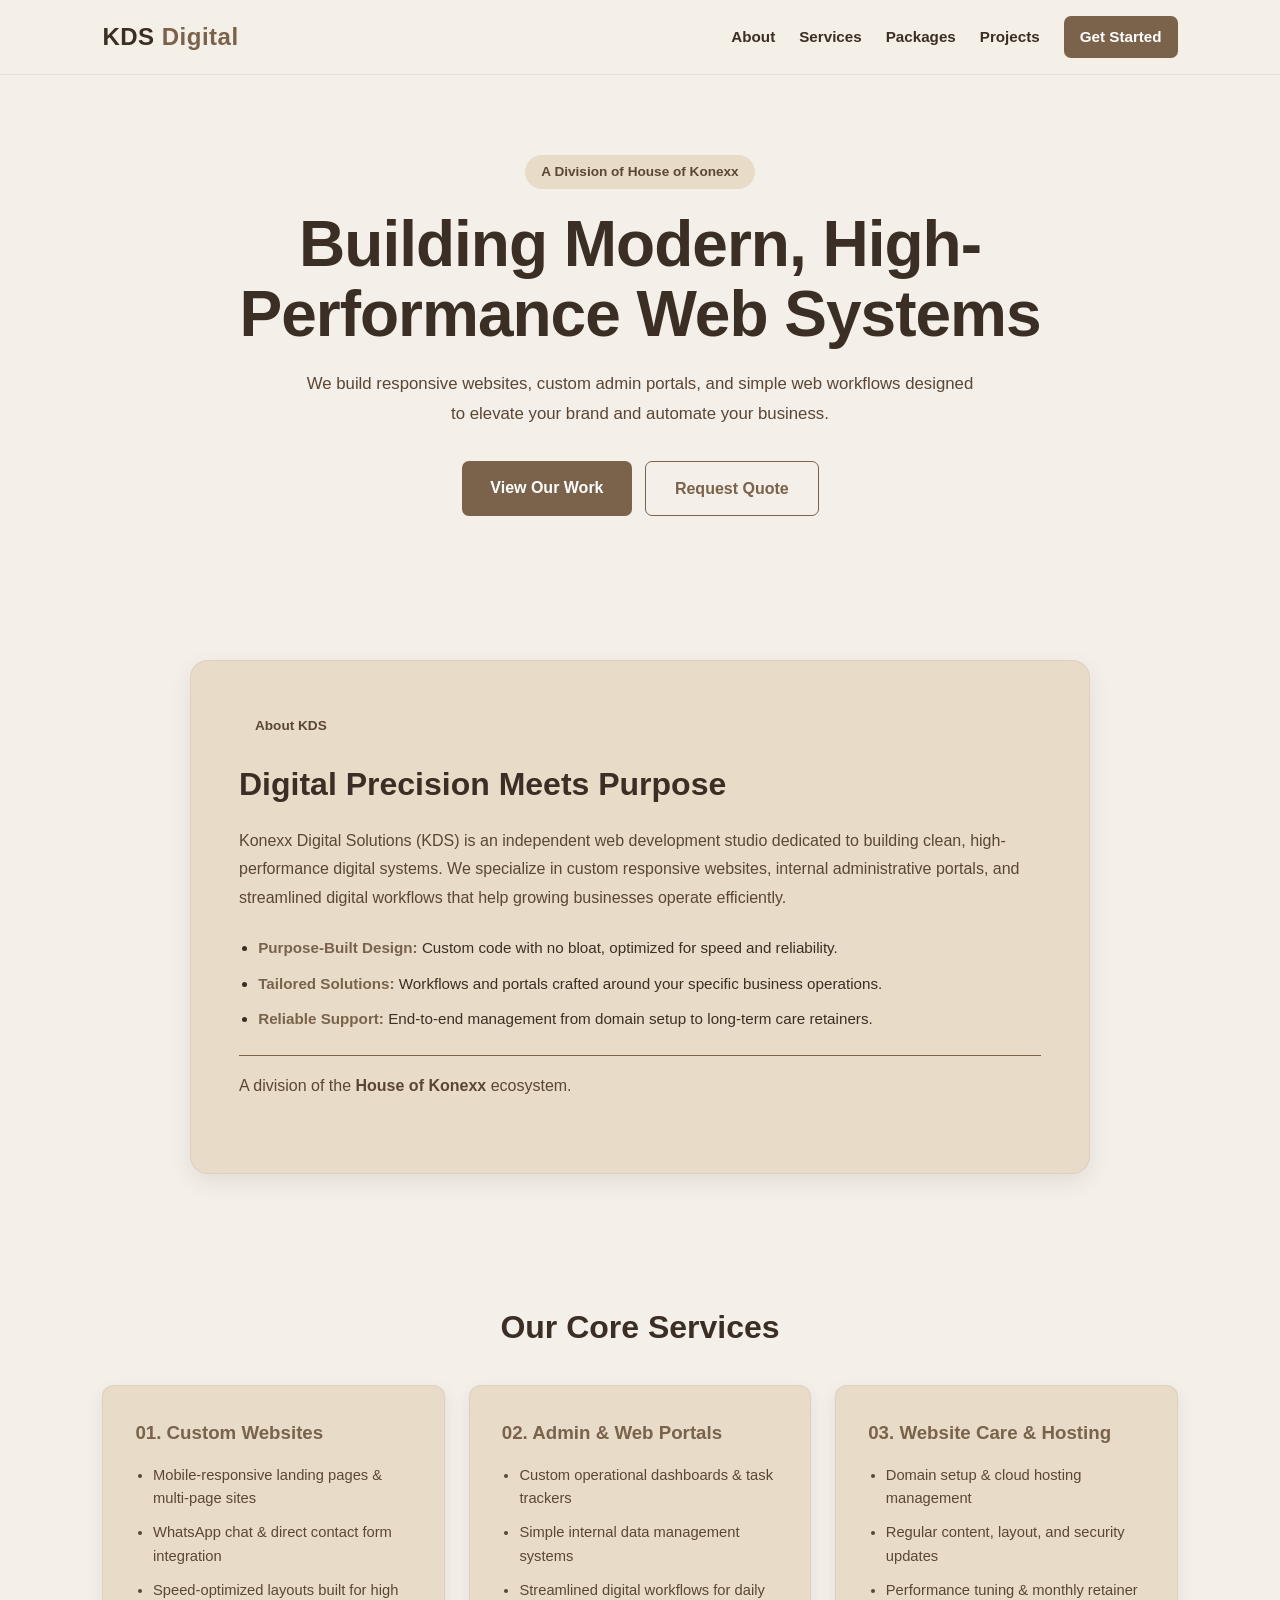
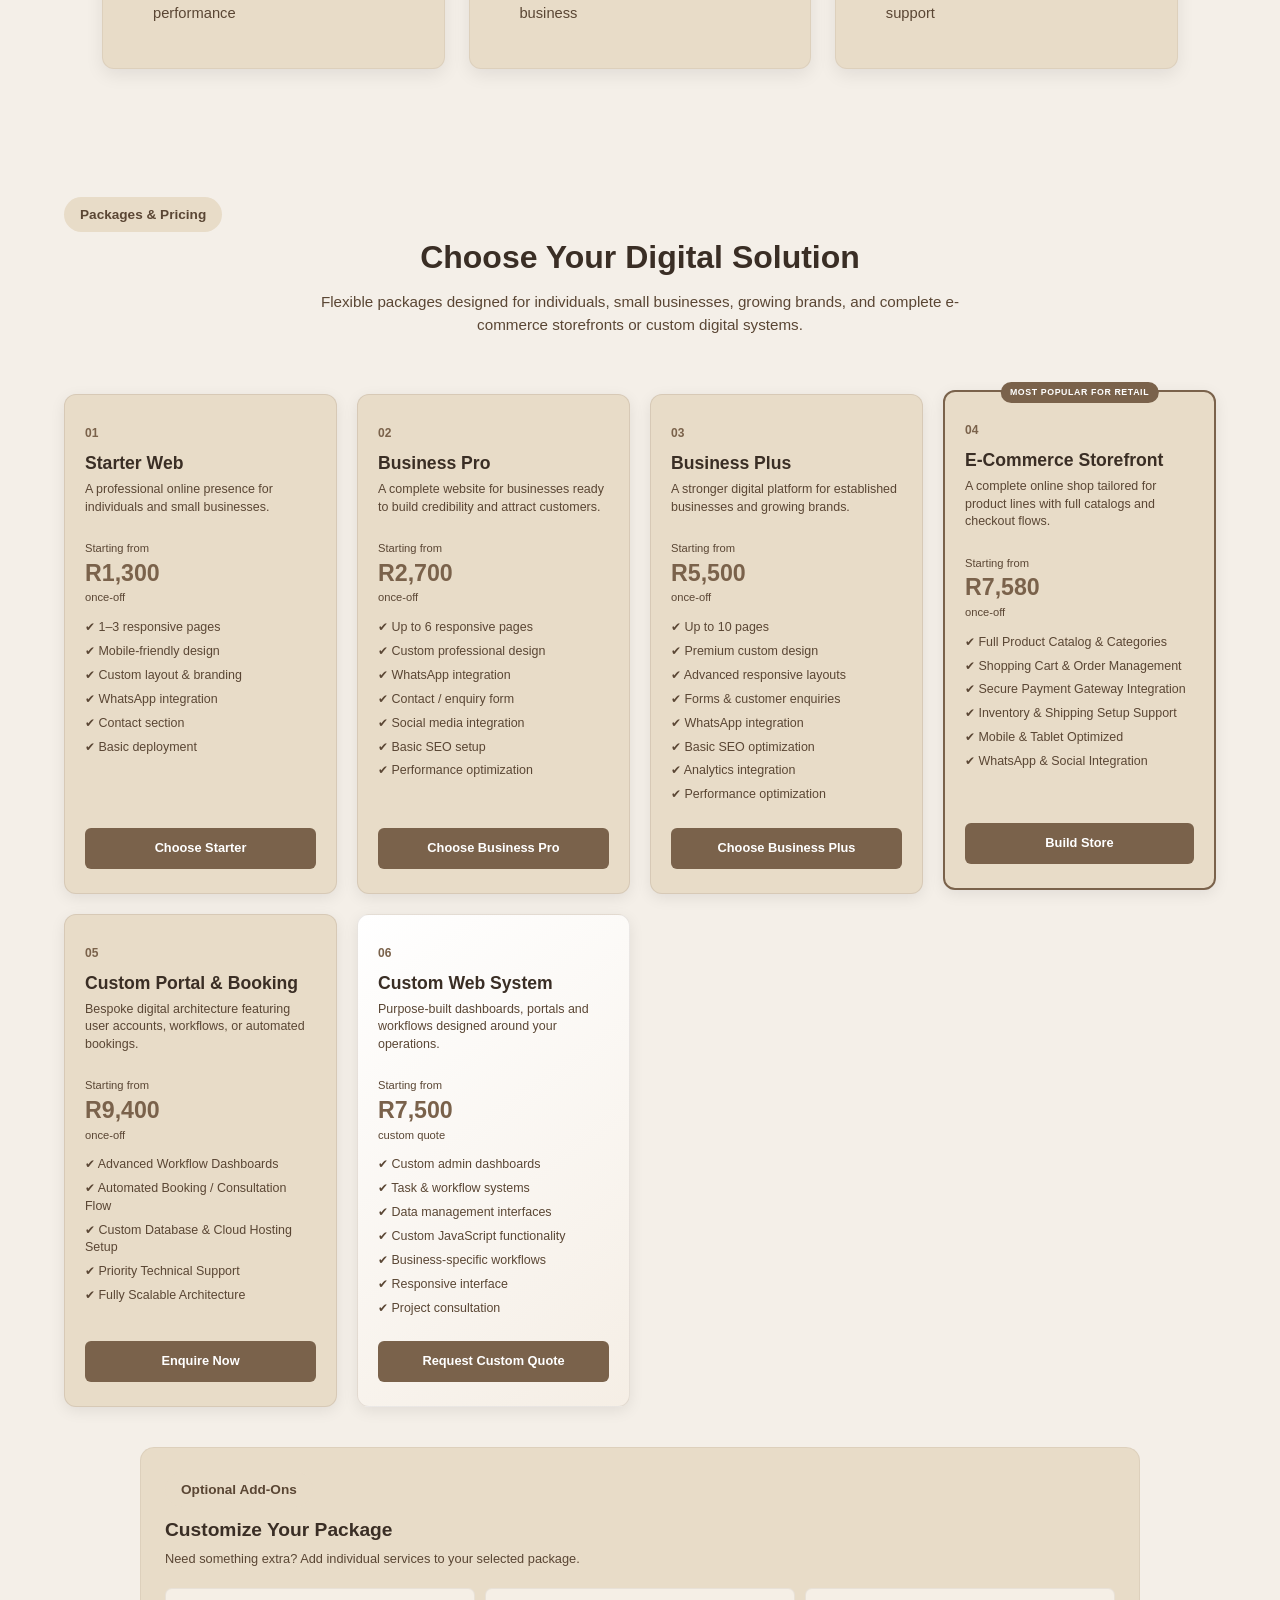
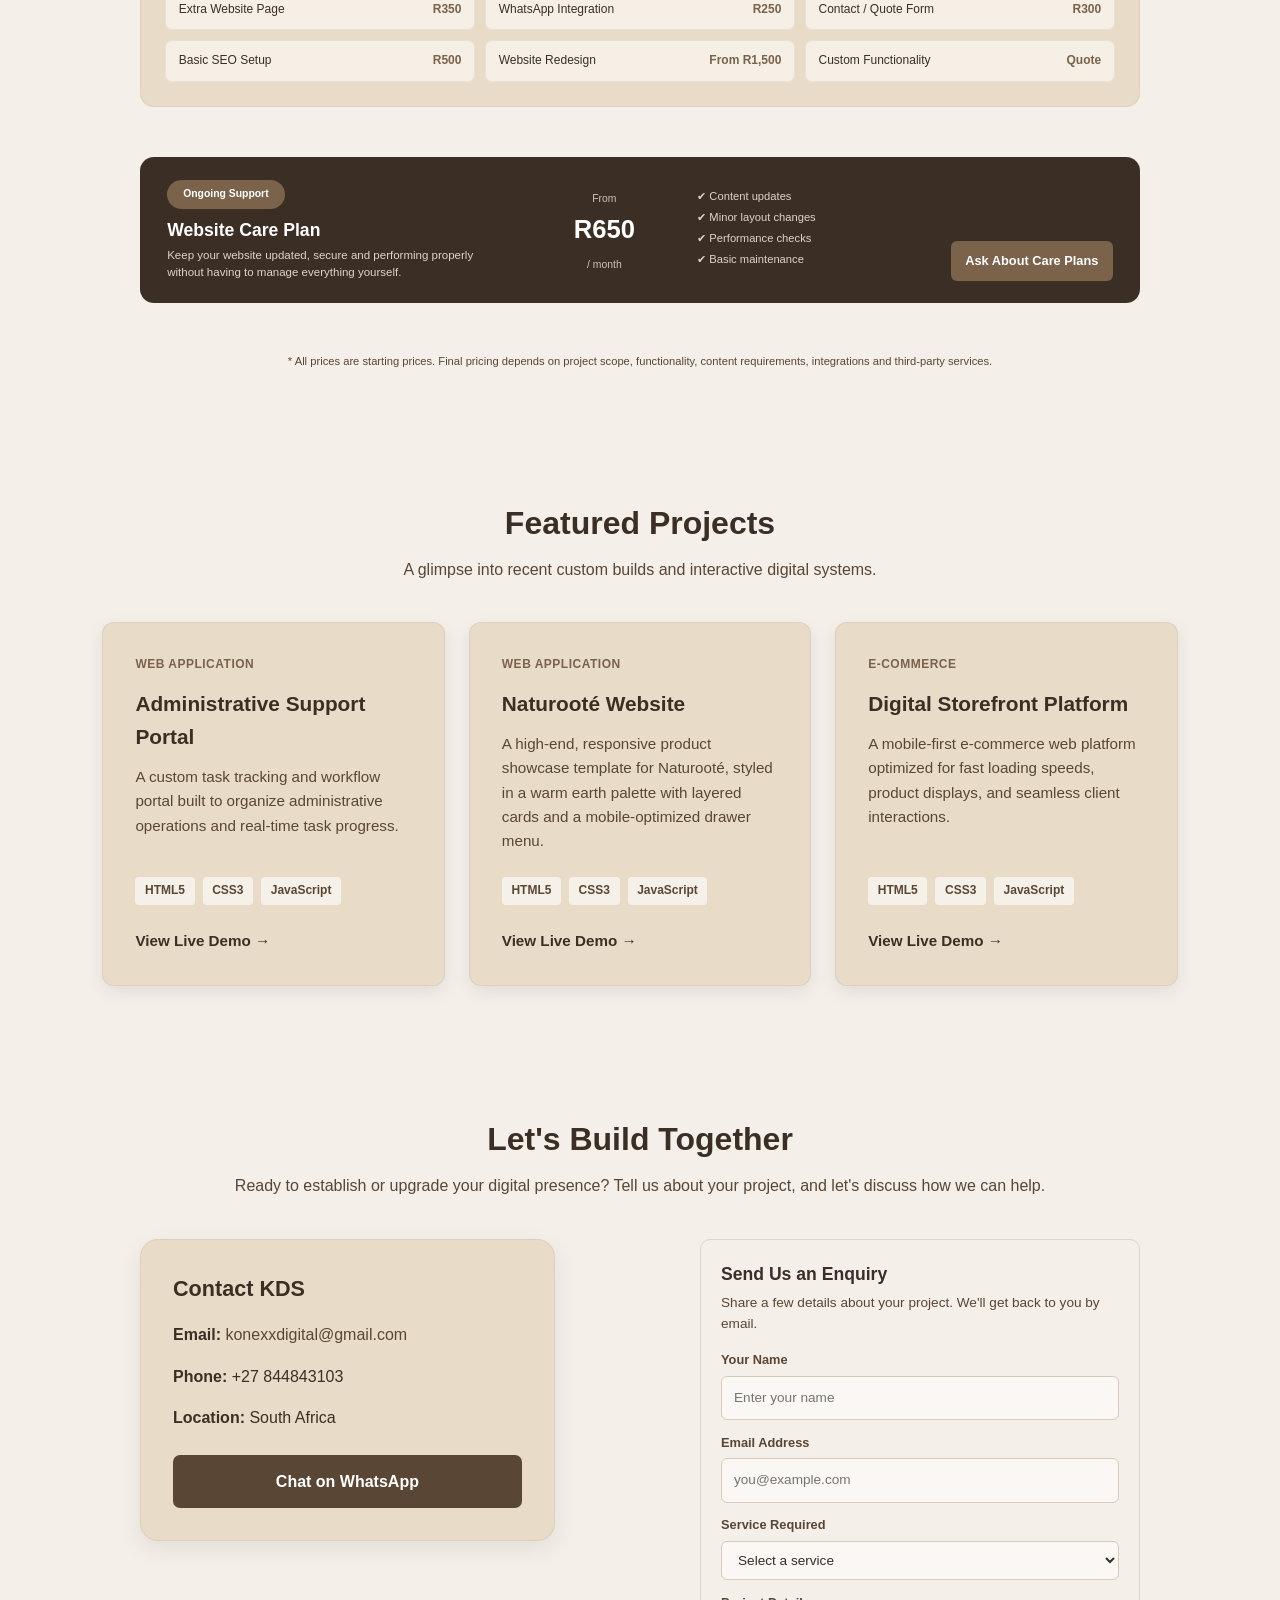
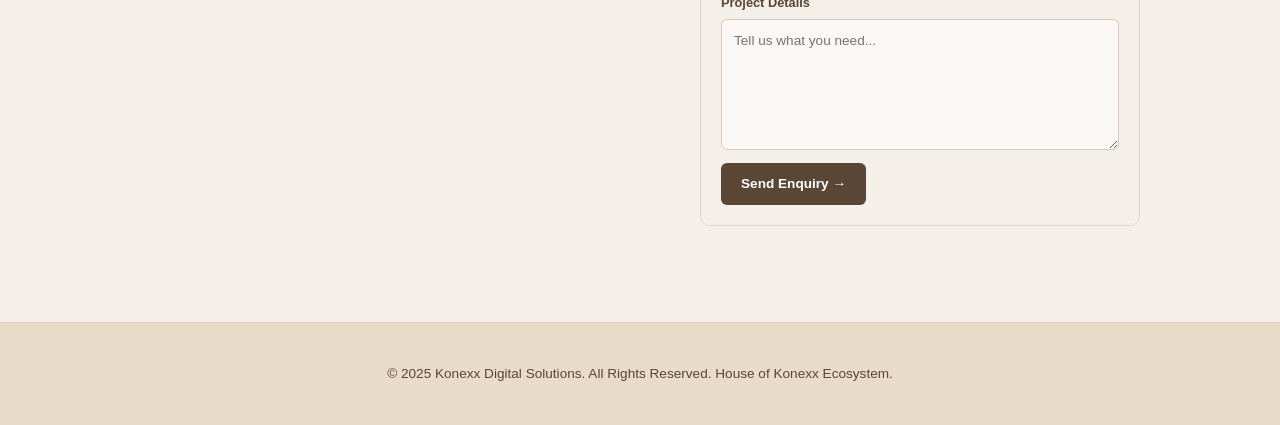
==== index.html @ 9a3aecd7 "Add files via upload" ====
<!DOCTYPE html>
<html lang="en">
<head>
    <meta charset="UTF-8">
    <meta name="viewport" content="width=device-width, initial-scale=1.0">
    <meta name="description" content="Konexx Digital Solutions - Modern websites, admin portals, digital workflows and website support for growing businesses.">
    <title>KDS | Konexx Digital Solutions</title>
    <link rel="stylesheet" href="style.css">
</head>
<body>

<!-- HEADER / NAVIGATION -->
<header class="navbar">
    <div class="logo">
        KDS <span>Digital</span>
    </div>
    <nav>
        <a href="#about">About</a>
        <a href="#services">Services</a>
        <a href="#packages">Packages</a>
        <a href="#projects">Projects</a>
        <a href="#contact" class="btn-nav">Get Started</a>
    </nav>
</header>

<!-- HERO SECTION -->
<section class="hero">
    <div class="hero-content">
        <span class="badge">A Division of House of Konexx</span>
        <h1>Building Modern, High-Performance Web Systems</h1>
        <p>
            We build responsive websites, custom admin portals,
            and simple web workflows designed to elevate your
            brand and automate your business.
        </p>
        <div class="hero-buttons">
            <a href="#projects" class="btn-primary">View Our Work</a>
            <a href="#contact" class="btn-secondary">Request Quote</a>
        </div>
    </div>
</section>

<!-- ABOUT SECTION -->
<section id="about" class="about">
    <div class="about-card">
        <span class="badge">About KDS</span>
        <h2>Digital Precision Meets Purpose</h2>
        <p>
            Konexx Digital Solutions (KDS) is an independent web
            development studio dedicated to building clean,
            high-performance digital systems. We specialize in
            custom responsive websites, internal administrative
            portals, and streamlined digital workflows that help
            growing businesses operate efficiently.
        </p>

        <ul class="about-highlights">
            <li>
                <strong>Purpose-Built Design:</strong>
                Custom code with no bloat, optimized for speed
                and reliability.
            </li>
            <li>
                <strong>Tailored Solutions:</strong>
                Workflows and portals crafted around your
                specific business operations.
            </li>
            <li>
                <strong>Reliable Support:</strong>
                End-to-end management from domain setup to
                long-term care retainers.
            </li>
        </ul>

        <div class="umbrella-tag">
            <p>
                A division of the
                <strong>House of Konexx</strong> ecosystem.
            </p>
        </div>
    </div>
</section>

<!-- SERVICES SECTION -->
<section id="services" class="services">
    <h2>Our Core Services</h2>

    <div class="grid">
        <div class="card">
            <h3>01. Custom Websites</h3>
            <ul class="service-list">
                <li>Mobile-responsive landing pages &amp; multi-page sites</li>
                <li>WhatsApp chat &amp; direct contact form integration</li>
                <li>Speed-optimized layouts built for high performance</li>
            </ul>
        </div>

        <div class="card">
            <h3>02. Admin &amp; Web Portals</h3>
            <ul class="service-list">
                <li>Custom operational dashboards &amp; task trackers</li>
                <li>Simple internal data management systems</li>
                <li>Streamlined digital workflows for daily business</li>
            </ul>
        </div>

        <div class="card">
            <h3>03. Website Care &amp; Hosting</h3>
            <ul class="service-list">
                <li>Domain setup &amp; cloud hosting management</li>
                <li>Regular content, layout, and security updates</li>
                <li>Performance tuning &amp; monthly retainer support</li>
            </ul>
        </div>
    </div>
</section>

<!-- PACKAGES & PRICING -->
<section id="packages" class="packages">

    <div class="packages-header">
        <span class="badge">Packages &amp; Pricing</span>
        <h2>Choose Your Digital Solution</h2>
        <p>
            Flexible packages designed for individuals, small businesses,
            growing brands, and complete e-commerce storefronts or
            custom digital systems.
        </p>
        <br>
    </div>

    <div class="pricing-grid">

        <!-- PACKAGE 1 -->
        <div class="pricing-card">
            <div class="pricing-top">
                <span class="package-number">01</span>
                <h3>Starter Web</h3>
                <p class="package-description">
                    A professional online presence for individuals
                    and small businesses.
                </p>
            </div>

            <div class="price">
                <span class="price-label">Starting from</span>
                <strong>R1,300</strong>
                <span class="price-note">once-off</span>
            </div>

            <ul class="package-features">
                <li>✔ 1–3 responsive pages</li>
                <li>✔ Mobile-friendly design</li>
                <li>✔ Custom layout &amp; branding</li>
                <li>✔ WhatsApp integration</li>
                <li>✔ Contact section</li>
                <li>✔ Basic deployment</li>
            </ul>

            <a href="#contact" class="btn-package">Choose Starter</a>
        </div>

        <!-- PACKAGE 2 -->
        <div class="pricing-card">
            <div class="pricing-top">
                <span class="package-number">02</span>
                <h3>Business Pro</h3>
                <p class="package-description">
                    A complete website for businesses ready to build
                    credibility and attract customers.
                </p>
            </div>

            <div class="price">
                <span class="price-label">Starting from</span>
                <strong>R2,700</strong>
                <span class="price-note">once-off</span>
            </div>

            <ul class="package-features">
                <li>✔ Up to 6 responsive pages</li>
                <li>✔ Custom professional design</li>
                <li>✔ WhatsApp integration</li>
                <li>✔ Contact / enquiry form</li>
                <li>✔ Social media integration</li>
                <li>✔ Basic SEO setup</li>
                <li>✔ Performance optimization</li>
            </ul>

            <a href="#contact" class="btn-package">Choose Business Pro</a>
        </div>

        <!-- PACKAGE 3 -->
        <div class="pricing-card">
            <div class="pricing-top">
                <span class="package-number">03</span>
                <h3>Business Plus</h3>
                <p class="package-description">
                    A stronger digital platform for established
                    businesses and growing brands.
                </p>
            </div>

            <div class="price">
                <span class="price-label">Starting from</span>
                <strong>R5,500</strong>
                <span class="price-note">once-off</span>
            </div>

            <ul class="package-features">
                <li>✔ Up to 10 pages</li>
                <li>✔ Premium custom design</li>
                <li>✔ Advanced responsive layouts</li>
                <li>✔ Forms &amp; customer enquiries</li>
                <li>✔ WhatsApp integration</li>
                <li>✔ Basic SEO optimization</li>
                <li>✔ Analytics integration</li>
                <li>✔ Performance optimization</li>
            </ul>

            <a href="#contact" class="btn-package">Choose Business Plus</a>
        </div>

        <!-- PACKAGE 4 -->
        <div class="pricing-card popular">
            <div class="popular-badge">MOST POPULAR FOR RETAIL</div>

            <div class="pricing-top">
                <span class="package-number">04</span>
                <h3>E-Commerce Storefront</h3>
                <p class="package-description">
                    A complete online shop tailored for product lines
                    with full catalogs and checkout flows.
                </p>
            </div>

            <div class="price">
                <span class="price-label">Starting from</span>
                <strong>R7,580</strong>
                <span class="price-note">once-off</span>
            </div>

            <ul class="package-features">
                <li>✔ Full Product Catalog &amp; Categories</li>
                <li>✔ Shopping Cart &amp; Order Management</li>
                <li>✔ Secure Payment Gateway Integration</li>
                <li>✔ Inventory &amp; Shipping Setup Support</li>
                <li>✔ Mobile &amp; Tablet Optimized</li>
                <li>✔ WhatsApp &amp; Social Integration</li>
            </ul>

            <a href="#contact" class="btn-package">Build Store</a>
        </div>

        <!-- PACKAGE 5 -->
        <div class="pricing-card">
            <div class="pricing-top">
                <span class="package-number">05</span>
                <h3>Custom Portal &amp; Booking</h3>
                <p class="package-description">
                    Bespoke digital architecture featuring user accounts,
                    workflows, or automated bookings.
                </p>
            </div>

            <div class="price">
                <span class="price-label">Starting from</span>
                <strong>R9,400</strong>
                <span class="price-note">once-off</span>
            </div>

            <ul class="package-features">
                <li>✔ Advanced Workflow Dashboards</li>
                <li>✔ Automated Booking / Consultation Flow</li>
                <li>✔ Custom Database &amp; Cloud Hosting Setup</li>
                <li>✔ Priority Technical Support</li>
                <li>✔ Fully Scalable Architecture</li>
            </ul>

            <a href="#contact" class="btn-package">Enquire Now</a>
        </div>

        <!-- PACKAGE 6 -->
        <div class="pricing-card custom-package">
            <div class="pricing-top">
                <span class="package-number">06</span>
                <h3>Custom Web System</h3>
                <p class="package-description">
                    Purpose-built dashboards, portals and workflows
                    designed around your operations.
                </p>
            </div>

            <div class="price">
                <span class="price-label">Starting from</span>
                <strong>R7,500</strong>
                <span class="price-note">custom quote</span>
            </div>

            <ul class="package-features">
                <li>✔ Custom admin dashboards</li>
                <li>✔ Task &amp; workflow systems</li>
                <li>✔ Data management interfaces</li>
                <li>✔ Custom JavaScript functionality</li>
                <li>✔ Business-specific workflows</li>
                <li>✔ Responsive interface</li>
                <li>✔ Project consultation</li>
            </ul>

            <a href="#contact" class="btn-package">Request Custom Quote</a>
        </div>

    </div>

    <!-- OPTIONAL ADD-ONS -->
    <div class="addons">
        <div class="addons-heading">
            <span class="badge">Optional Add-Ons</span>
            <h3>Customize Your Package</h3>
            <p>
                Need something extra? Add individual services
                to your selected package.
            </p>
        </div>

        <div class="addons-grid">
            <div class="addon-item">
                <span>Extra Website Page</span>
                <strong>R350</strong>
            </div>
            <div class="addon-item">
                <span>WhatsApp Integration</span>
                <strong>R250</strong>
            </div>
            <div class="addon-item">
                <span>Contact / Quote Form</span>
                <strong>R300</strong>
            </div>
            <div class="addon-item">
                <span>Basic SEO Setup</span>
                <strong>R500</strong>
            </div>
            <div class="addon-item">
                <span>Website Redesign</span>
                <strong>From R1,500</strong>
            </div>
            <div class="addon-item">
                <span>Custom Functionality</span>
                <strong>Quote</strong>
            </div>
        </div>
    </div>

    <br>

    <!-- WEBSITE CARE PLAN -->
    <div class="care-plan">
        <div class="care-content">
            <span class="badge">Ongoing Support</span>
            <h3>Website Care Plan</h3>
            <p>
                Keep your website updated, secure and performing
                properly without having to manage everything yourself.
            </p>
        </div>

        <div class="care-price">
            <span>From</span>
            <strong>R650</strong>
            <small>/ month</small>
        </div>

        <ul class="care-features">
            <li>✔ Content updates</li>
            <li>✔ Minor layout changes</li>
            <li>✔ Performance checks</li>
            <li>✔ Basic maintenance</li>
        </ul>

        <a href="#contact" class="btn-package">Ask About Care Plans</a>
    </div>

    <br>

    <p class="pricing-note-bottom">
        * All prices are starting prices. Final pricing depends on
        project scope, functionality, content requirements,
        integrations and third-party services.
    </p>

</section>

<!-- PROJECTS SECTION -->
<section id="projects" class="projects">
    <h2>Featured Projects</h2>

    <p class="section-subtitle">
        A glimpse into recent custom builds and interactive
        digital systems.
    </p>

    <div class="projects-grid">

        <!-- PROJECT 1 -->
        <div class="project-card">
            <div class="project-tag">Web Application</div>
            <h3>Administrative Support Portal</h3>
            <p>
                A custom task tracking and workflow portal built to
                organize administrative operations and real-time task progress.
            </p>

            <div class="tech-stack">
                <span>HTML5</span>
                <span>CSS3</span>
                <span>JavaScript</span>
            </div>

            <a href="https://taskstracks.netlify.app/"
               class="btn-project"
               target="_blank"
               rel="noopener noreferrer">
                View Live Demo &rarr;
            </a>
        </div>

        <!-- PROJECT 2 -->
        <div class="project-card">
            <div class="project-tag">Web Application</div>
            <h3>Naturooté Website</h3>
            <p>
                A high-end, responsive product showcase template for
                Naturooté, styled in a warm earth palette with layered
                cards and a mobile-optimized drawer menu.
            </p>

            <div class="tech-stack">
                <span>HTML5</span>
                <span>CSS3</span>
                <span>JavaScript</span>
            </div>

            <a href="https://naturootewebsite.netlify.app/"
               class="btn-project"
               target="_blank"
               rel="noopener noreferrer">
                View Live Demo &rarr;
            </a>
        </div>

        <!-- PROJECT 3 -->
        <div class="project-card">
            <div class="project-tag">E-Commerce</div>
            <h3>Digital Storefront Platform</h3>
            <p>
                A mobile-first e-commerce web platform optimized for
                fast loading speeds, product displays, and seamless
                client interactions.
            </p>

            <div class="tech-stack">
                <span>HTML5</span>
                <span>CSS3</span>
                <span>JavaScript</span>
            </div>

            <a href="https://houseofkonnexx.netlify.app"
               class="btn-project"
               target="_blank"
               rel="noopener noreferrer">
                View Live Demo &rarr;
            </a>
        </div>

    </div>
</section>

<!-- CONTACT SECTION -->
<section id="contact" class="contact">
    <h2>Let's Build Together</h2>

    <p>
        Ready to establish or upgrade your digital presence?
        Tell us about your project, and let's discuss how we can help.
    </p>

    <div class="contact-layout">

        <!-- CONTACT DETAILS -->
        <div class="contact-card">
            <h3>Contact KDS</h3>

            <p>
                <strong>Email:</strong>
                <a href="mailto:konexxdigital@gmail.com">
                    konexxdigital@gmail.com
                </a>
            </p>

            <p>
                <strong>Phone:</strong>
                +27 844843103 
            </p>

            <p>
                <strong>Location:</strong>
                South Africa
            </p>

            <a href="https://wa.me/27844843103 "
               class="btn-whatsapp"
               target="_blank"
               rel="noopener noreferrer">
                Chat on WhatsApp
            </a>
        </div>

        <!-- FORMSPREE ENQUIRY FORM -->
        <div class="contact-form-card">
            <h3>Send Us an Enquiry</h3>

            <p>
                Share a few details about your project.
                We'll get back to you by email.
            </p>

            <form action="https://formspree.io/f/xwvnpkza"
                  method="POST">

                <div class="form-group">
                    <label for="kds-name">Your Name</label>
                    <input
                        type="text"
                        id="kds-name"
                        name="name"
                        autocomplete="name"
                        placeholder="Enter your name"
                        required
                    >
                </div>

                <div class="form-group">
                    <label for="kds-email">Email Address</label>
                    <input
                        type="email"
                        id="kds-email"
                        name="email"
                        autocomplete="email"
                        placeholder="you@example.com"
                        required
                    >
                </div>

                <div class="form-group">
                    <label for="kds-service">Service Required</label>
                    <select id="kds-service" name="service" required>
                        <option value="" disabled selected>
                            Select a service
                        </option>
                        <option value="Starter Web">Starter Web</option>
                        <option value="Business Pro">Business Pro</option>
                        <option value="Business Plus">Business Plus</option>
                        <option value="E-Commerce Storefront">
                            E-Commerce Storefront
                        </option>
                        <option value="Custom Portal and Booking">
                            Custom Portal &amp; Booking
                        </option>
                        <option value="Custom Web System">
                            Custom Web System
                        </option>
                        <option value="Website Care Plan">
                            Website Care Plan
                        </option>
                        <option value="Other">Other / Not Sure Yet</option>
                    </select>
                </div>

                <div class="form-group">
                    <label for="kds-message">Project Details</label>
                    <textarea
                        id="kds-message"
                        name="message"
                        rows="5"
                        placeholder="Tell us what you need..."
                        required
                    ></textarea>
                </div>

                <input
                    type="hidden"
                    name="_subject"
                    value="New KDS Website Enquiry"
                >

                <button type="submit" class="btn-submit">
                    Send Enquiry &rarr;
                </button>

            </form>
        </div>

    </div>
</section>

<!-- FOOTER -->
<footer>
    <p>
        &copy; 2025 Konexx Digital Solutions.
        All Rights Reserved.
        House of Konexx Ecosystem.
    </p>
</footer>

</body>
</html>
---- style.css ----
/* 1. BRAND VARIABLES */
:root {
  --earth-brown: #5a4634;
  --earth-brown-light: #7a624b;
  --earth-cream: #f4efe8;
  --earth-sand: #e8dcc8;
  --earth-dark: #3a2e25;
  --white: #ffffff;

  --bg-color: var(--earth-cream);
  --card-bg: var(--earth-sand);
  --text-primary: var(--earth-dark);
  --text-muted: var(--earth-brown);

  --accent: var(--earth-brown-light);
  --accent-hover: var(--earth-brown);

  --radius: 12px;
  --radius-large: 18px;

  --shadow-light: rgba(0, 0, 0, 0.08);
  --shadow-medium: rgba(0, 0, 0, 0.12);
  --shadow-heavy: rgba(0, 0, 0, 0.18);

  --transition: 0.25s ease;
}

/* 2. GLOBAL RESET */
* {
  margin: 0;
  padding: 0;
  box-sizing: border-box;
}

html {
  scroll-behavior: smooth;
}

body {
  background-color: var(--bg-color);
  color: var(--text-primary);
  line-height: 1.6;
  font-family: 'Segoe UI', Tahoma, Geneva, Verdana, sans-serif;
  overflow-x: hidden;
}

a {
  text-decoration: none;
}

button,
a {
  -webkit-tap-highlight-color: transparent;
}

/* 3. NAVIGATION */
.navbar {
  display: flex;
  justify-content: space-between;
  align-items: center;
  padding: 1rem 8%;
  background: rgba(244, 239, 232, 0.96);
  border-bottom: 1px solid rgba(90, 70, 52, 0.08);
  position: sticky;
  top: 0;
  z-index: 1000;
  backdrop-filter: blur(10px);
}

.logo {
  font-size: 1.5rem;
  font-weight: 800;
  letter-spacing: 0.5px;
}

.logo span {
  color: var(--accent);
}

nav {
  display: flex;
  align-items: center;
}

nav a {
  margin-left: 1.5rem;
  color: var(--text-primary);
  font-weight: 600;
  font-size: 0.95rem;
  transition: color var(--transition);
}

nav a:hover {
  color: var(--accent);
}

.btn-nav {
  background: var(--accent);
  color: var(--white) !important;
  padding: 0.55rem 1rem;
  border-radius: 7px;
  transition: background var(--transition), transform var(--transition);
}

.btn-nav:hover {
  background: var(--accent-hover);
  transform: translateY(-2px);
}

/* 4. GENERAL BADGE */
.badge {
  display: inline-block;
  background: var(--card-bg);
  padding: 0.4rem 1rem;
  border-radius: 20px;
  font-size: 0.85rem;
  color: var(--text-muted);
  font-weight: 600;
}

/* 5. HERO */
.hero {
  text-align: center;
  padding: 5rem 8%;
  position: relative;
}

.hero-content {
  max-width: 900px;
  margin: 0 auto;
}

.hero h1 {
  font-size: clamp(2.2rem, 5vw, 4rem);
  line-height: 1.1;
  margin: 1.2rem 0;
  letter-spacing: -1px;
}

.hero p {
  color: var(--text-muted);
  max-width: 680px;
  margin: 0 auto 2rem;
  font-size: 1.05rem;
  line-height: 1.8;
}

.hero-buttons {
  display: flex;
  justify-content: center;
  flex-wrap: wrap;
  gap: 0.8rem;
}

.hero-buttons a {
  display: inline-block;
  padding: 0.85rem 1.8rem;
  border-radius: 7px;
  font-weight: 700;
  transition: transform var(--transition), background var(--transition);
}

.hero-buttons a:hover {
  transform: translateY(-2px);
}

.btn-primary {
  background: var(--accent);
  color: var(--white);
}

.btn-primary:hover {
  background: var(--accent-hover);
}

.btn-secondary {
  border: 1px solid var(--accent);
  color: var(--accent);
}

.btn-secondary:hover {
  background: var(--card-bg);
}

/* 6. ABOUT */
.about {
  padding: 4rem 8%;
  text-align: center;
}

.about-card {
  background: var(--card-bg);
  border-radius: var(--radius-large);
  padding: 3rem;
  max-width: 900px;
  margin: 0 auto;
  text-align: left;
  box-shadow: 0 8px 25px var(--shadow-light);
  border: 1px solid rgba(90, 70, 52, 0.08);
}

.about-card h2 {
  color: var(--text-primary);
  margin: 1rem 0;
  font-size: 2rem;
}

.about-card p {
  color: var(--text-muted);
  font-size: 1rem;
  line-height: 1.8;
  margin-bottom: 1.5rem;
}

.about-highlights {
  list-style-type: disc;
  padding-left: 1.2rem;
  margin-bottom: 1.5rem;
}

.about-highlights li {
  color: var(--text-primary);
  font-size: 0.95rem;
  margin-bottom: 0.8rem;
  line-height: 1.5;
}

.about-highlights strong {
  color: var(--accent);
}

.umbrella-tag {
  border-top: 1px solid var(--earth-brown-light);
  padding-top: 1rem;
  margin-top: 1rem;
  font-size: 0.85rem;
  color: var(--text-muted);
}

/* 7. SERVICES */
.services {
  padding: 4rem 8%;
  text-align: center;
}

.services h2 {
  margin-bottom: 2rem;
  font-size: 2rem;
}

.grid {
  display: grid;
  grid-template-columns: repeat(auto-fit, minmax(280px, 1fr));
  gap: 1.5rem;
  max-width: 1200px;
  margin: 0 auto;
}

.card {
  background: var(--card-bg);
  padding: 2rem;
  border-radius: var(--radius);
  text-align: left;
  box-shadow: 0 6px 18px var(--shadow-light);
  border: 1px solid rgba(90, 70, 52, 0.08);
  transition: transform var(--transition), box-shadow var(--transition);
}

.card:hover {
  transform: translateY(-5px);
  box-shadow: 0 12px 25px var(--shadow-medium);
}

.card h3 {
  color: var(--accent);
  margin-bottom: 1rem;
}

.service-list {
  padding-left: 1.1rem;
}

.service-list li {
  color: var(--text-muted);
  margin-bottom: 0.65rem;
  font-size: 0.92rem;
}

/* 8. PACKAGES & PRICING */
.packages {
  padding: 4rem 5%;
}

.packages h2 {
  text-align: center;
  font-size: 2rem;
  margin-bottom: 0.5rem;
}

.packages-header > p {
  text-align: center;
  color: var(--text-muted);
  max-width: 700px;
  margin: 0 auto 2rem;
  font-size: 0.95rem;
  line-height: 1.5;
}

.pricing-grid {
  width: 100%;
  max-width: 1200px;
  margin: 0 auto;
  display: grid;
  grid-template-columns: repeat(4, minmax(0, 1fr));
  gap: 1.25rem;
  align-items: stretch;
}

.pricing-card {
  position: relative;
  display: flex;
  flex-direction: column;
  min-width: 0;
  background: var(--card-bg);
  border: 1px solid rgba(90, 70, 52, 0.12);
  border-radius: var(--radius);
  padding: 1.5rem 1.25rem;
  box-shadow: 0 4px 15px var(--shadow-light);
  transition:
    transform 0.25s ease,
    box-shadow 0.25s ease,
    border-color 0.25s ease;
}

.pricing-card:hover {
  transform: translateY(-4px);
  box-shadow: 0 8px 20px var(--shadow-medium);
  border-color: var(--accent);
}

.pricing-top {
  margin-bottom: 0.75rem;
}

.package-number {
  display: inline-block;
  margin-bottom: 0.35rem;
  color: var(--accent);
  font-size: 0.75rem;
  font-weight: 800;
}

.pricing-card h3 {
  font-size: 1.1rem;
  margin: 0 0 0.25rem;
  color: var(--text-primary);
}

.pricing-card .package-description {
  color: var(--text-muted);
  font-size: 0.78rem;
  line-height: 1.4;
  margin: 0;
}

.price {
  color: var(--accent);
  font-size: 1.45rem;
  font-weight: 700;
  margin: 0.75rem 0;
}

.price span {
  display: block;
  color: var(--text-muted);
  font-size: 0.7rem;
  font-weight: 400;
}

.price strong {
  display: block;
  line-height: 1.35;
}

.package-features {
  list-style: none;
  padding: 0;
  margin: 0 0 1.5rem;
  flex-grow: 1;
  display: flex;
  flex-direction: column;
  gap: 0.4rem;
}

.package-features li {
  color: var(--text-muted);
  font-size: 0.78rem;
  line-height: 1.4;
}

.btn-package {
  display: block;
  width: 100%;
  text-align: center;
  background: var(--accent);
  color: var(--white);
  padding: 0.65rem 0.8rem;
  border-radius: 6px;
  font-size: 0.8rem;
  font-weight: 700;
  transition:
    background 0.25s ease,
    transform 0.25s ease;
  margin-top: auto;
}

.btn-package:hover {
  background: var(--accent-hover);
  transform: translateY(-2px);
}

.pricing-card.popular {
  border: 2px solid var(--accent);
  transform: translateY(-4px);
}

.pricing-card.popular:hover {
  transform: translateY(-7px);
}

.popular-badge {
  position: absolute;
  top: -10px;
  left: 50%;
  transform: translateX(-50%);
  background: var(--accent);
  color: var(--white);
  padding: 0.2rem 0.6rem;
  border-radius: 20px;
  font-size: 0.55rem;
  font-weight: 800;
  letter-spacing: 0.6px;
  white-space: nowrap;
}

.custom-package {
  background: linear-gradient(145deg, #ffffff, #f5eee5);
}

/* 9. ADD-ONS */
.addons {
  max-width: 1000px;
  margin: 2.5rem auto 0;
  padding: 1.5rem;
  background: var(--card-bg);
  border-radius: 14px;
  text-align: left;
  border: 1px solid rgba(90, 70, 52, 0.08);
}

.addons-heading {
  margin-bottom: 1.2rem;
}

.addons-heading h3 {
  font-size: 1.2rem;
  margin: 0.5rem 0 0.2rem;
}

.addons-heading p {
  color: var(--text-muted);
  font-size: 0.8rem;
}

.addons-grid {
  display: grid;
  grid-template-columns: repeat(3, minmax(0, 1fr));
  gap: 0.6rem;
}

.addon-item {
  display: flex;
  justify-content: space-between;
  align-items: center;
  gap: 0.5rem;
  background: rgba(255, 255, 255, 0.55);
  border: 1px solid rgba(90, 70, 52, 0.08);
  padding: 0.65rem 0.8rem;
  border-radius: 7px;
}

.addon-item span {
  color: var(--text-primary);
  font-size: 0.75rem;
}

.addon-item strong {
  color: var(--accent);
  font-size: 0.75rem;
  white-space: nowrap;
}

/* 10. WEBSITE CARE PLAN */
.care-plan {
  max-width: 1000px;
  margin: 1.5rem auto 0;
  padding: 1.4rem 1.7rem;
  background: var(--earth-dark);
  color: var(--white);
  border-radius: 14px;
  display: grid;
  grid-template-columns: 1.5fr 0.6fr 1fr auto;
  align-items: center;
  gap: 1.5rem;
  text-align: left;
}

.care-content .badge {
  background: var(--earth-brown-light);
  color: var(--white);
  font-size: 0.65rem;
}

.care-content h3 {
  font-size: 1.1rem;
  margin: 0.45rem 0 0.2rem;
  color: var(--white);
}

.care-content p {
  color: #ded4c9;
  font-size: 0.72rem;
  line-height: 1.45;
  margin: 0;
}

.care-price {
  text-align: center;
}

.care-price span {
  font-size: 0.65rem;
  color: #cfc4b8;
}

.care-price strong {
  display: block;
  font-size: 1.6rem;
}

.care-price small {
  color: #cfc4b8;
  font-size: 0.65rem;
}

.care-features {
  list-style: none;
  padding: 0;
  margin: 0;
}

.care-features li {
  font-size: 0.7rem;
  color: #ded4c9;
  margin-bottom: 0.2rem;
}

.care-plan .btn-package {
  white-space: nowrap;
  width: auto;
  padding: 0.6rem 0.9rem;
  background: var(--earth-brown-light);
}

.care-plan .btn-package:hover {
  background: #8a7057;
}

.pricing-note-bottom {
  max-width: 750px;
  margin: 1.5rem auto 0;
  color: var(--text-muted);
  font-size: 0.7rem;
  line-height: 1.5;
  text-align: center;
}

/* 11. PROJECTS */
.projects {
  padding: 4rem 8%;
  text-align: center;
}

.projects h2 {
  font-size: 2rem;
  margin-bottom: 0.5rem;
}

.section-subtitle {
  color: var(--text-muted);
  margin-bottom: 2.5rem;
}

.projects-grid {
  display: grid;
  grid-template-columns: repeat(auto-fit, minmax(300px, 1fr));
  gap: 1.5rem;
  max-width: 1200px;
  margin: 0 auto;
}

.project-card {
  background: var(--card-bg);
  border: 1px solid rgba(90, 70, 52, 0.08);
  border-radius: var(--radius);
  padding: 2rem;
  text-align: left;
  display: flex;
  flex-direction: column;
  box-shadow: 0 6px 18px var(--shadow-light);
}

.project-tag {
  font-size: 0.75rem;
  font-weight: 700;
  color: var(--accent);
  text-transform: uppercase;
  letter-spacing: 0.5px;
  margin-bottom: 0.75rem;
}

.project-card h3 {
  font-size: 1.3rem;
  margin-bottom: 0.75rem;
  color: var(--text-primary);
}

.project-card p {
  color: var(--text-muted);
  font-size: 0.95rem;
  margin-bottom: 1.5rem;
  flex-grow: 1;
}

.tech-stack {
  display: flex;
  flex-wrap: wrap;
  gap: 0.5rem;
  margin-bottom: 1.5rem;
}

.tech-stack span {
  background: rgba(255, 255, 255, 0.6);
  font-size: 0.75rem;
  padding: 0.25rem 0.6rem;
  border-radius: 4px;
  color: var(--text-muted);
  font-weight: 600;
}

.btn-project {
  color: var(--text-primary);
  font-weight: 600;
  font-size: 0.95rem;
  display: inline-flex;
  align-items: center;
  gap: 0.5rem;
  transition: color 0.2s;
}

.btn-project:hover {
  color: var(--accent);
}

/* 12. CONTACT SECTION */
.contact {
  padding: 4rem 8% 6rem;
  text-align: center;
}

.contact h2 {
  font-size: 2rem;
  margin-bottom: 0.5rem;
}

.contact > p {
  color: var(--text-muted);
  margin-bottom: 2.5rem;
}

.contact-layout {
  display: grid;
  grid-template-columns: minmax(0, 0.85fr) minmax(0, 1.15fr);
  gap: 1.5rem;
  max-width: 1000px;
  margin: 0 auto;
  align-items: start;
  text-align: left;
}

.contact-layout .contact-card {
  width: 100%;
  max-width: none;
  margin: 0;
  padding: 2rem;
}

.contact-card,
.contact-form-card {
  background: var(--card-bg);
  border: 1px solid rgba(90, 70, 52, 0.08);
  border-radius: var(--radius-large);
  box-shadow: 0 8px 25px var(--shadow-light);
}

.contact-card {
  padding: 2.5rem;
  max-width: 500px;
  margin: 0 auto;
  text-align: left;
}

.contact-card h3,
.contact-form-card h3 {
  font-size: 1.35rem;
  margin-bottom: 1rem;
  color: var(--text-primary);
}

.contact-card p {
  margin-bottom: 1rem;
  color: var(--text-primary);
}

.contact-card a:not(.btn-whatsapp) {
  color: var(--earth-brown);
  overflow-wrap: anywhere;
}

.btn-whatsapp {
  display: block;
  width: 100%;
  text-align: center;
  background-color: var(--earth-brown);
  color: var(--white);
  padding: 0.85rem;
  border-radius: 7px;
  font-weight: 700;
  margin-top: 1.5rem;
  transition: opacity 0.2s;
}

.btn-whatsapp:hover {
  opacity: 0.9;
}

/* COMPACT, MINIMAL CONTACT FORM */

.contact-form-card {
  width: 100%;
  max-width: 440px;
  min-width: 0;
  padding: 1.25rem;
  margin-left: auto;
  background: transparent;
  border: 1px solid rgba(90, 70, 52, 0.15);
  border-radius: 10px;
  box-shadow: none;
}

.contact-form-card h3 {
  font-size: 1.1rem;
  font-weight: 650;
  margin-bottom: 0.35rem;
  color: var(--text-primary);
}

.contact-form-card > p {
  color: var(--text-muted);
  font-size: 0.85rem;
  line-height: 1.5;
  margin-bottom: 1rem;
}

.contact-form-card .form-group {
  display: flex;
  flex-direction: column;
  gap: 0.3rem;
  margin-bottom: 0.8rem;
}

.contact-form-card label {
  color: var(--text-muted);
  font-size: 0.8rem;
  font-weight: 600;
}

.contact-form-card input,
.contact-form-card select,
.contact-form-card textarea {
  display: block;
  width: 100%;
  min-width: 0;
  padding: 0.65rem 0.75rem;
  border: 1px solid #d8cbbb;
  border-radius: 6px;
  background: rgba(255, 255, 255, 0.55);
  color: var(--text-primary);
  font: inherit;
  font-size: 0.85rem;
}

.contact-form-card textarea {
  min-height: 85px;
  resize: vertical;
}

.contact-form-card input:focus,
.contact-form-card select:focus,
.contact-form-card textarea:focus {
  outline: 1px solid var(--earth-brown-light);
  outline-offset: 1px;
}

.contact-form-card .btn-submit {
  display: inline-block;
  width: auto;
  min-width: 145px;
  padding: 0.65rem 1.1rem;
  border: none;
  border-radius: 6px;
  background: var(--earth-brown);
  color: var(--white);
  font: inherit;
  font-size: 0.85rem;
  font-weight: 600;
  cursor: pointer;
  transition: background 0.25s ease;
}

.contact-form-card .btn-submit:hover {
  background: var(--earth-dark);
}

/* MOBILE */
@media (max-width: 700px) {
  .contact-form-card {
    max-width: 100%;
    margin: 0;
    padding: 1rem;
  }

  .contact-form-card textarea {
    min-height: 75px;
  }
}

/* 13. FOOTER */
footer {
  background: var(--card-bg);
  border-top: 1px solid rgba(90, 70, 52, 0.08);
  text-align: center;
  padding: 2.5rem 2rem;
  color: var(--text-muted);
  font-size: 0.85rem;
}

/* 14. RESPONSIVE DESIGN */
@media (max-width: 1100px) {
  .pricing-grid {
    grid-template-columns: repeat(2, minmax(0, 1fr));
  }

  .addons-grid {
    grid-template-columns: repeat(2, minmax(0, 1fr));
  }

  .care-plan {
    grid-template-columns: 1fr 1fr;
  }

  .care-content {
    grid-column: span 2;
  }

  .care-plan .btn-package {
    width: 100%;
    white-space: normal;
  }
}

@media (max-width: 768px) {
  .navbar {
    flex-direction: column;
    gap: 1rem;
    padding: 1rem;
  }

  nav {
    flex-wrap: wrap;
    justify-content: center;
    gap: 0.35rem 0;
  }

  nav a {
    margin: 0 0.55rem;
  }

  .about-card {
    padding: 2rem;
  }

  .projects-grid {
    grid-template-columns: 1fr;
  }
}

@media (max-width: 700px) {
  .contact-layout {
    grid-template-columns: 1fr;
  }

  .contact-layout .contact-card,
  .contact-form-card {
    padding: 1.4rem;
  }
}

@media (max-width: 600px) {
  .hero,
  .about,
  .services,
  .projects,
  .contact {
    padding-left: 1rem;
    padding-right: 1rem;
  }

  .packages {
    padding: 3rem 1rem;
  }

  .pricing-grid {
    grid-template-columns: 1fr;
    max-width: 400px;
    gap: 1.3rem;
  }

  .pricing-card.popular {
    margin-top: 0.5rem;
  }

  .addons-grid {
    grid-template-columns: 1fr;
  }

  .care-plan {
    grid-template-columns: 1fr;
    padding: 1.3rem;
    gap: 1rem;
  }

  .care-content {
    grid-column: auto;
  }

  .care-price {
    text-align: left;
  }

  .care-plan .btn-package {
    width: 100%;
  }

  .contact {
    padding-bottom: 4rem;
  }
}
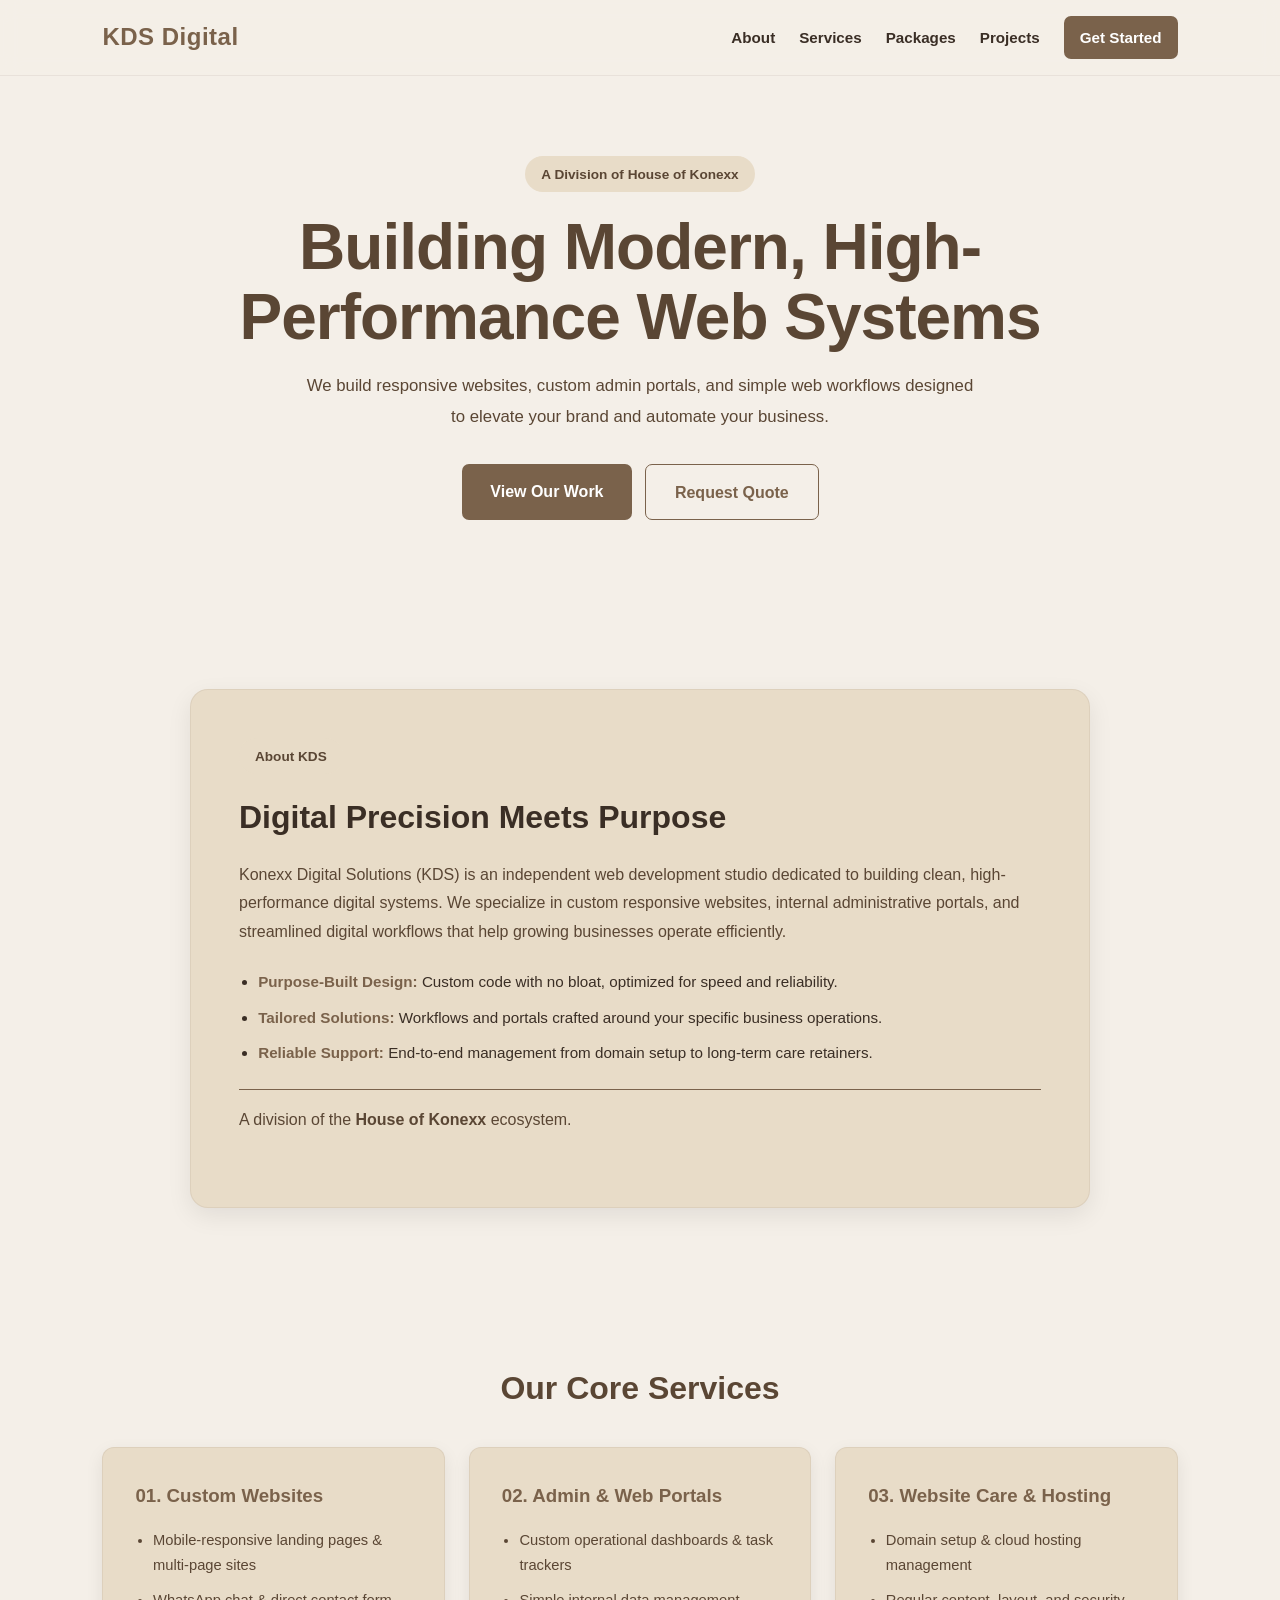
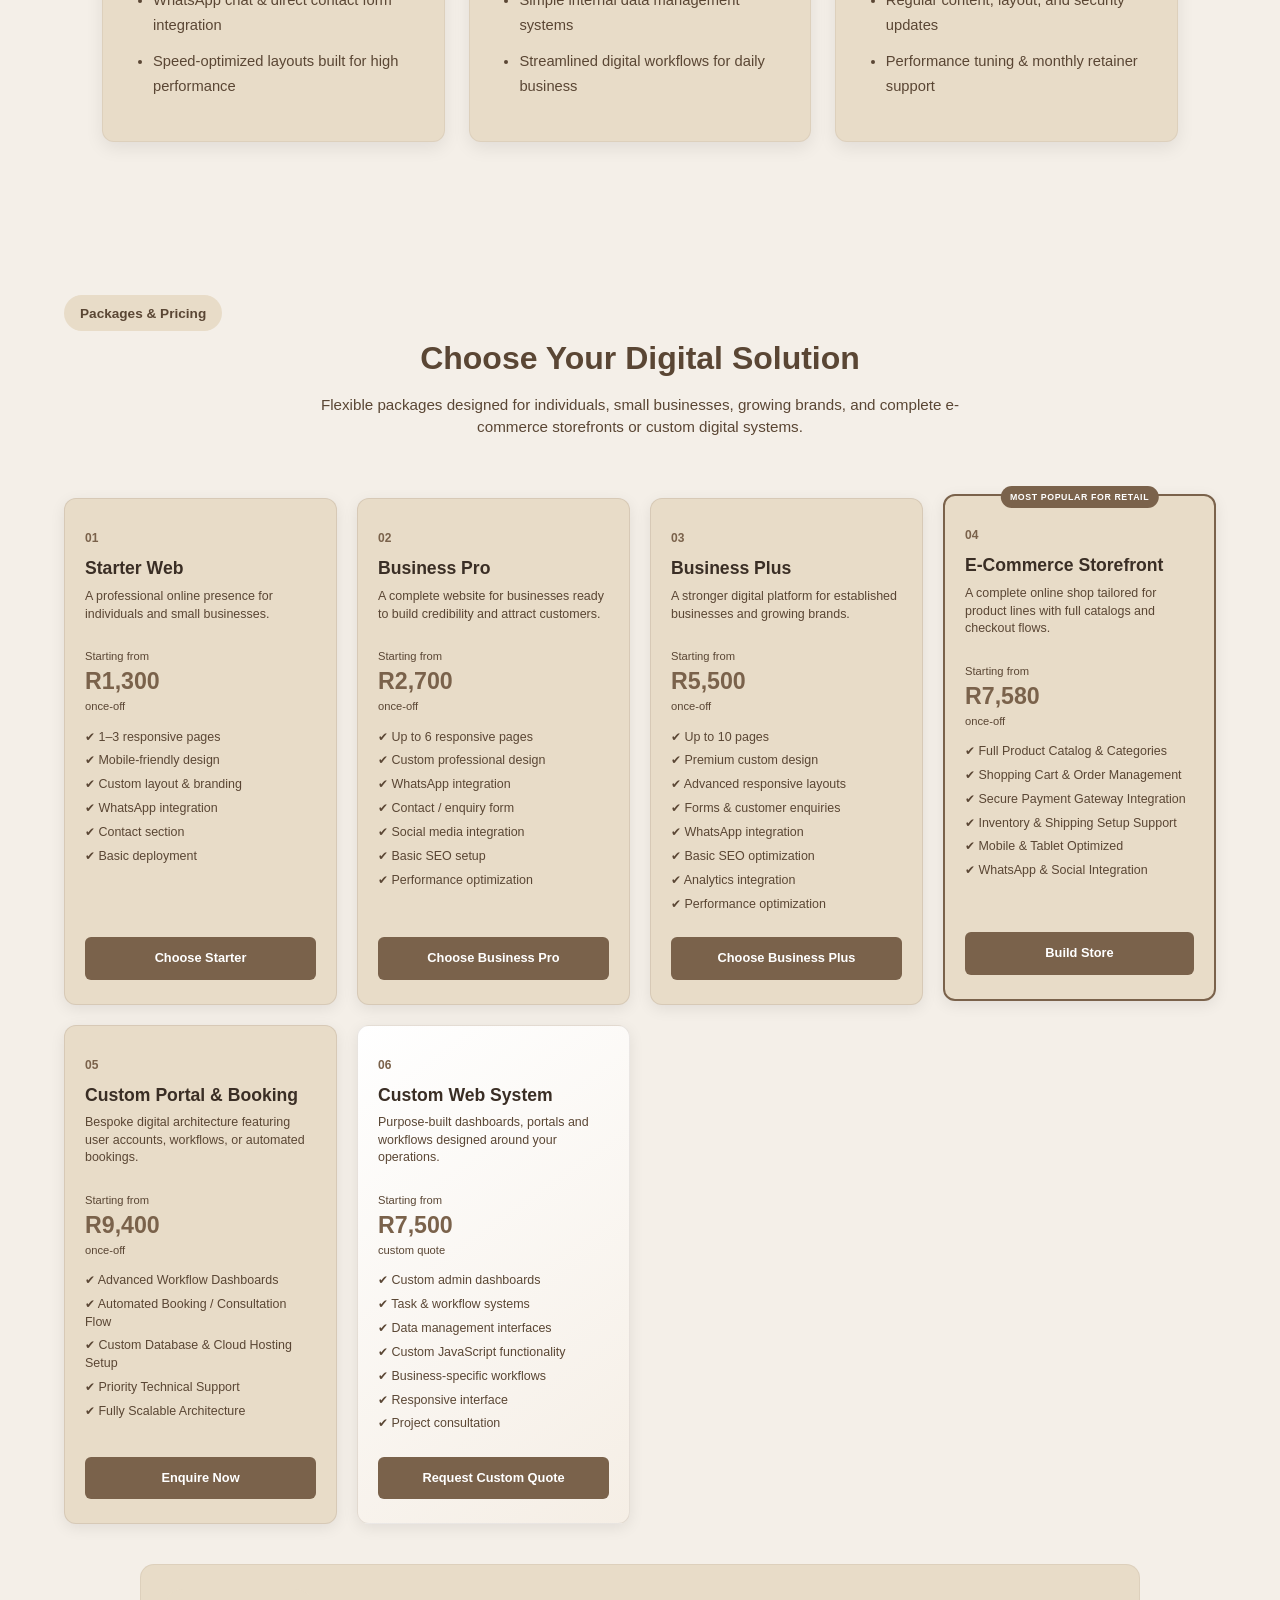
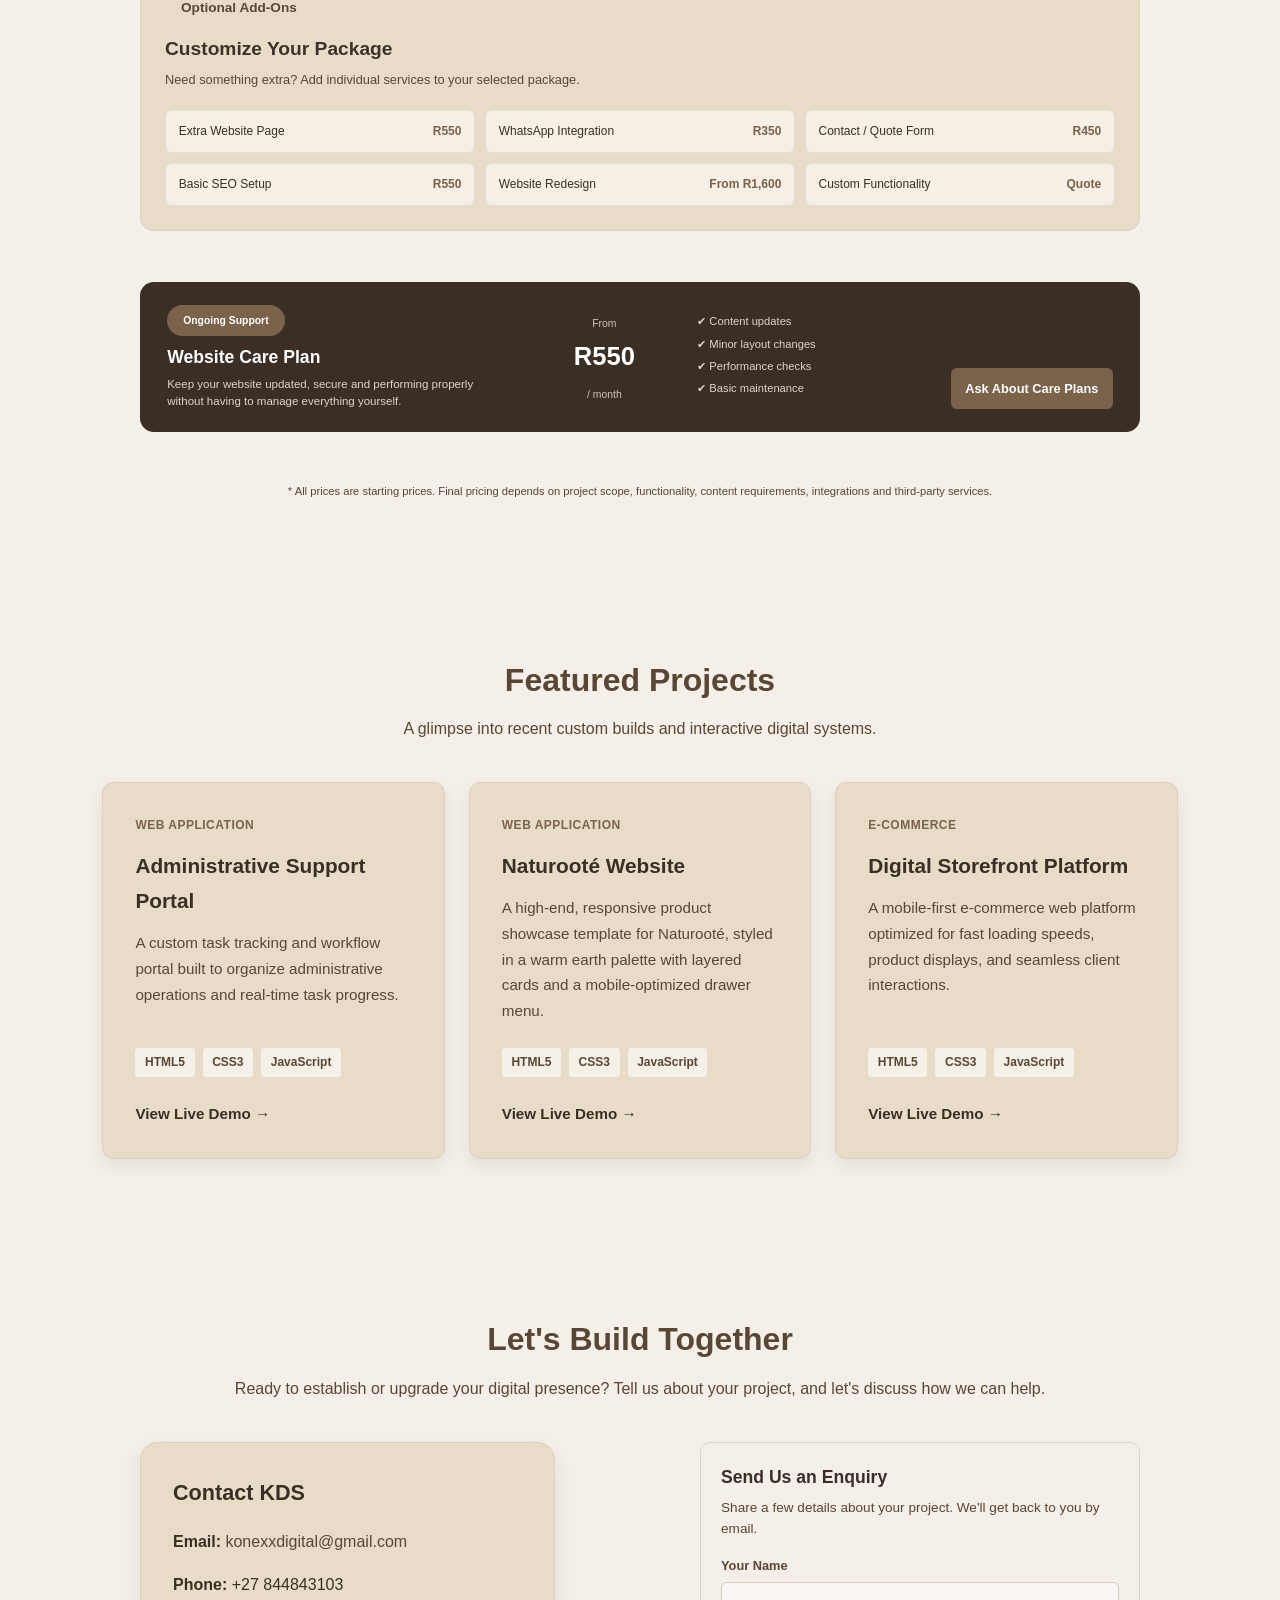
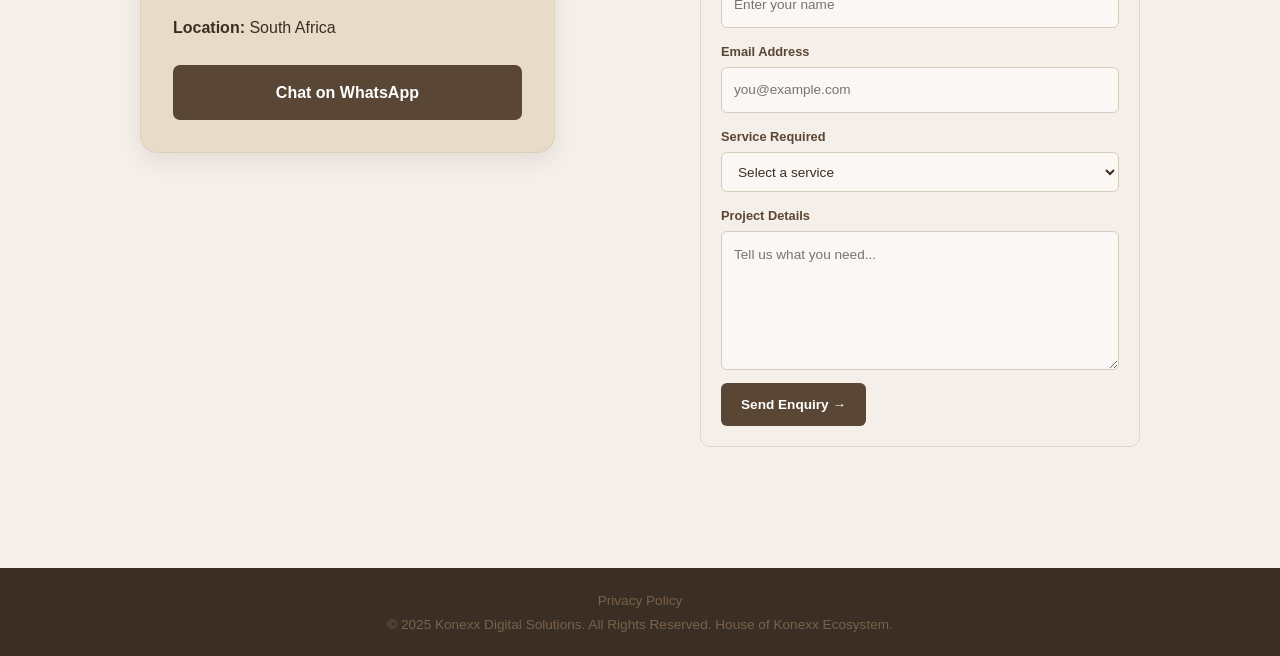
==== commit e0c11702: "Update index.html" ====
--- a/index.html
+++ b/index.html
@@ -6,6 +6,47 @@
     <meta name="description" content="Konexx Digital Solutions - Modern websites, admin portals, digital workflows and website support for growing businesses.">
     <title>KDS | Konexx Digital Solutions</title>
     <link rel="stylesheet" href="style.css">
+    <style>body {
+    font-family: Arial, sans-serif;
+    background: #f4efe8;
+    color: #3d312a;
+    line-height: 1.7;
+    margin: 0;
+}
+
+header, footer {
+    background: #3a2e25;
+    color: #7a624b;
+    padding: 20px;
+    text-align: center;
+}
+
+main {
+    max-width: 800px;
+    margin: 30px auto;
+    padding: 25px;
+    background: #fff;
+    border-radius: 10px;
+}
+
+h1, h2 {
+    color: #5a4634;
+}
+
+a {
+    color: #7a624b;
+}
+
+section {
+    margin-bottom: 25px;
+}
+
+@media (max-width: 600px) {
+    main {
+        margin: 15px;
+        padding: 18px;
+    }
+}</style>
 </head>
 <body>
 
@@ -326,23 +367,23 @@
         <div class="addons-grid">
             <div class="addon-item">
                 <span>Extra Website Page</span>
-                <strong>R350</strong>
+                <strong>R550</strong>
             </div>
             <div class="addon-item">
                 <span>WhatsApp Integration</span>
-                <strong>R250</strong>
+                <strong>R350</strong>
             </div>
             <div class="addon-item">
                 <span>Contact / Quote Form</span>
-                <strong>R300</strong>
+                <strong>R450</strong>
             </div>
             <div class="addon-item">
                 <span>Basic SEO Setup</span>
-                <strong>R500</strong>
+                <strong>R550</strong>
             </div>
             <div class="addon-item">
                 <span>Website Redesign</span>
-                <strong>From R1,500</strong>
+                <strong>From R1,600</strong>
             </div>
             <div class="addon-item">
                 <span>Custom Functionality</span>
@@ -366,7 +407,7 @@
 
         <div class="care-price">
             <span>From</span>
-            <strong>R650</strong>
+            <strong>R550</strong>
             <small>/ month</small>
         </div>
 
@@ -605,6 +646,7 @@
 
 <!-- FOOTER -->
 <footer>
+    <a href="privacy-policy.html">Privacy Policy</a>
     <p>
         &copy; 2025 Konexx Digital Solutions.
         All Rights Reserved.
